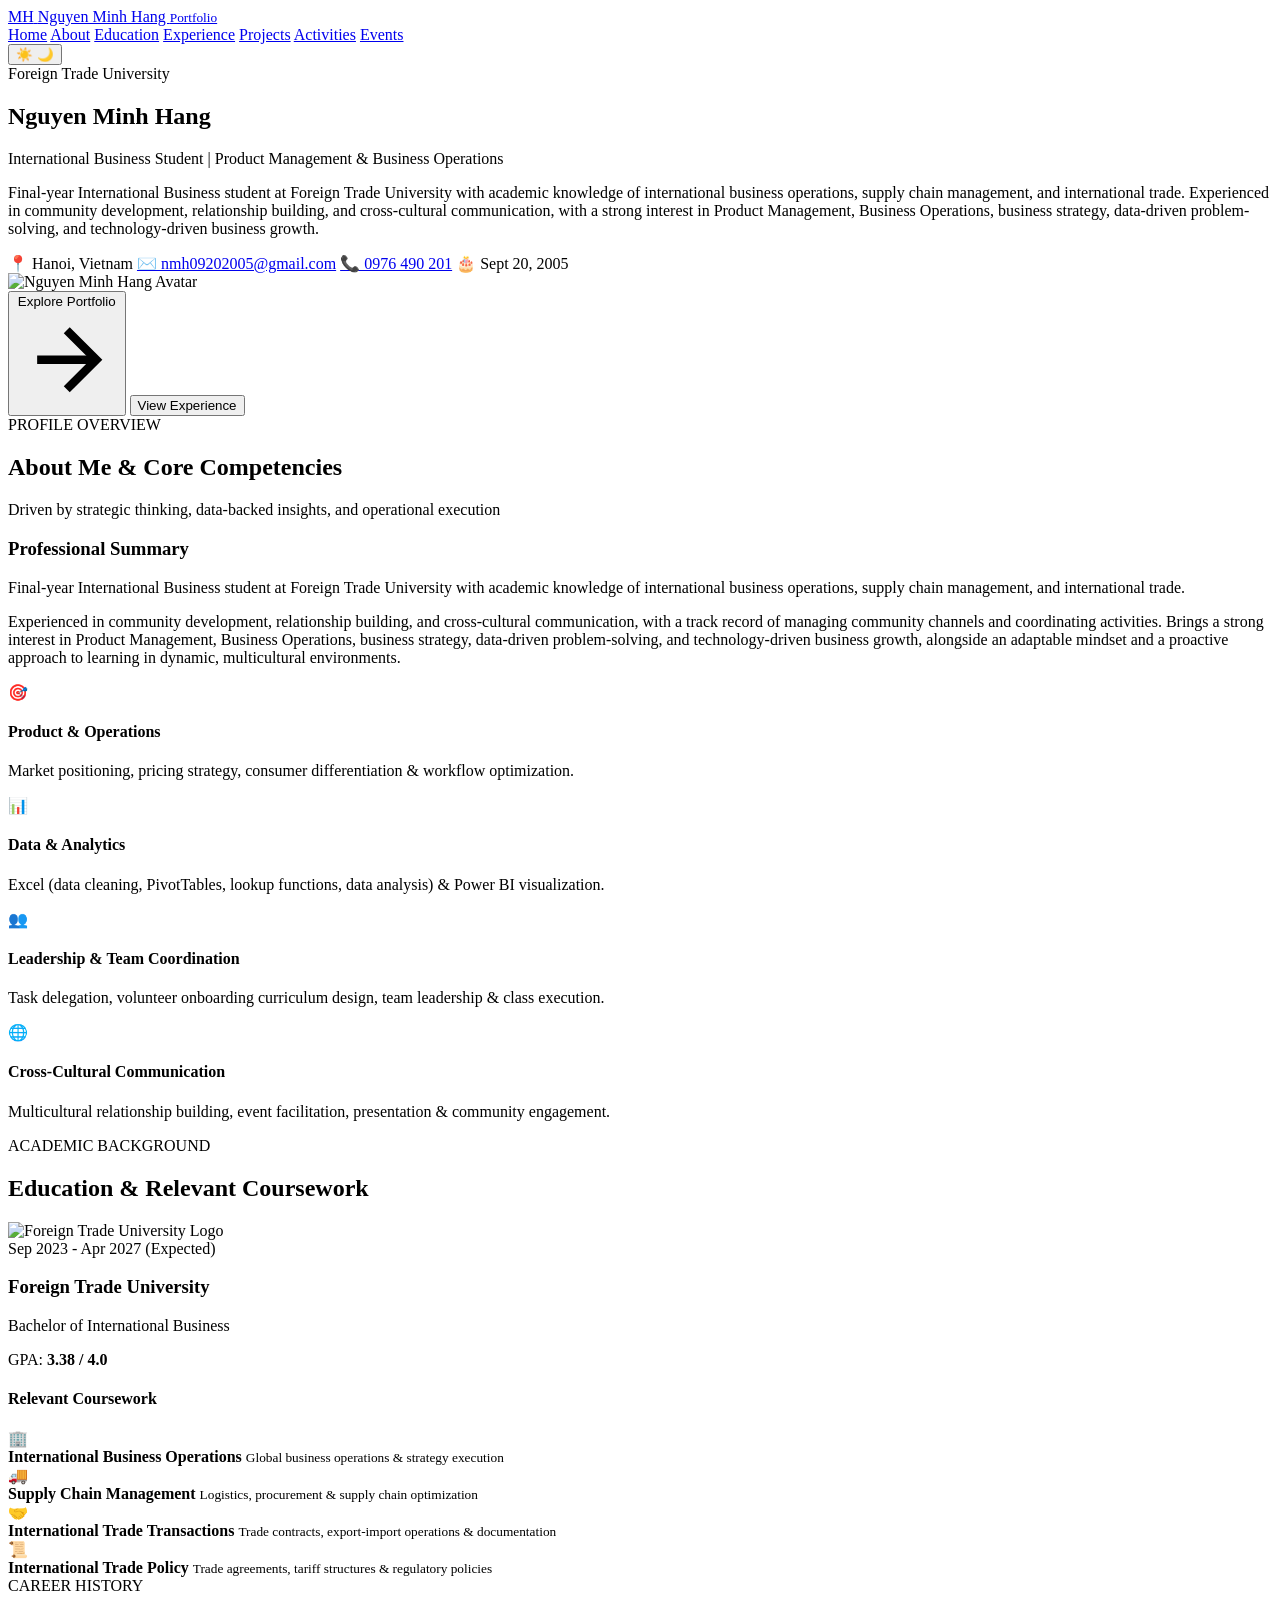
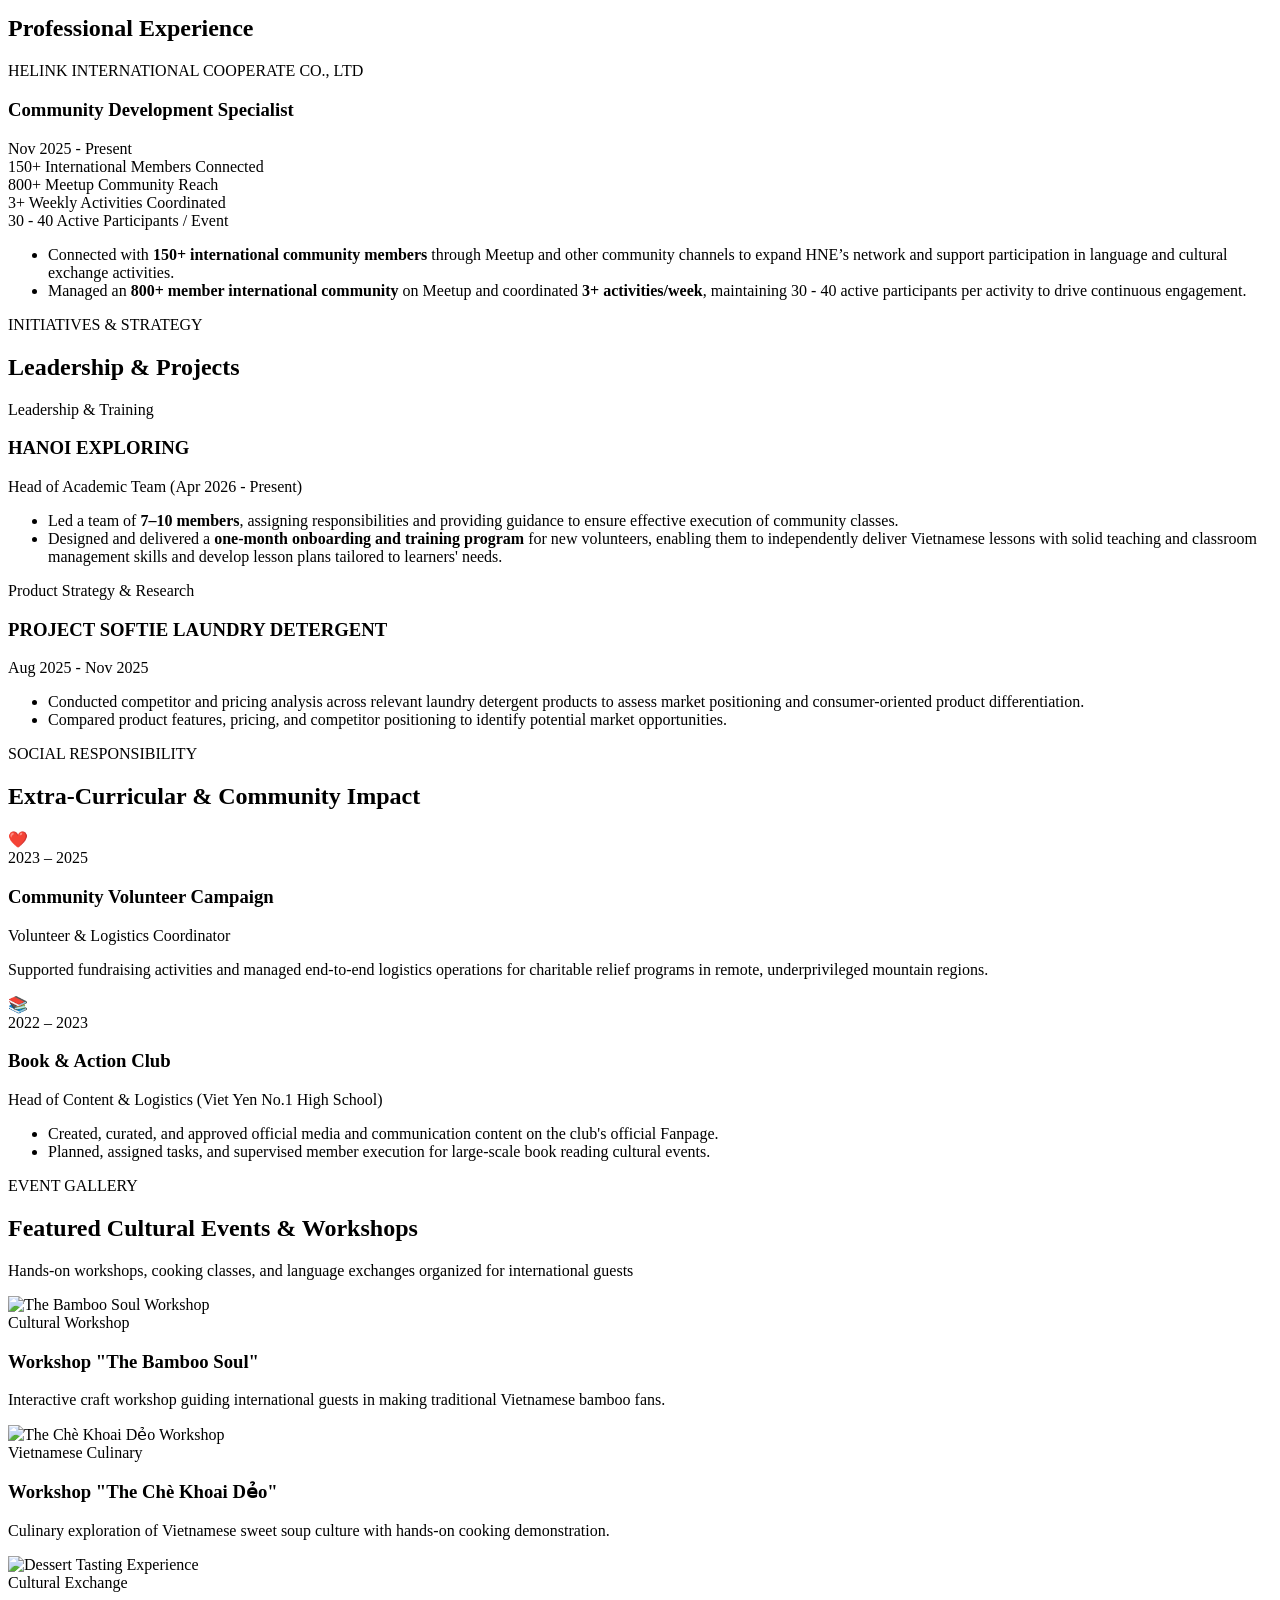
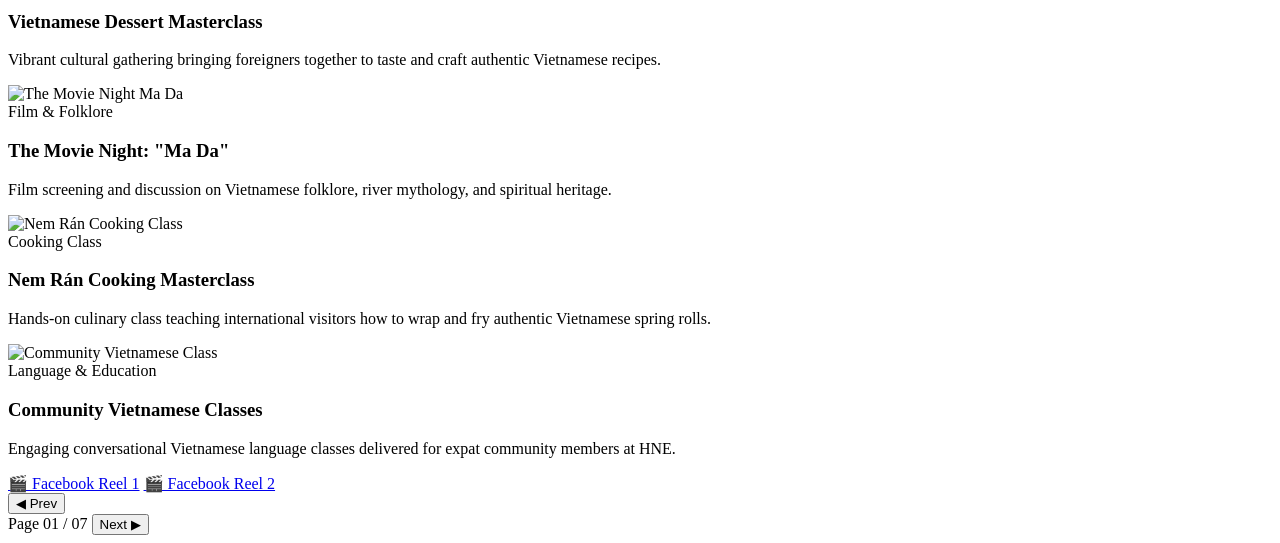
==== index.html @ 2caf92ae "Rename Portfolio.html to index.html" ====
<!DOCTYPE html>
<html lang="en" data-theme="light">
<head>
    <meta charset="UTF-8">
    <meta name="viewport" content="width=device-width, initial-scale=1.0">
    <title>Nguyen Minh Hang | Professional Portfolio - International Business & Product Management</title>
    <meta name="description" content="Professional Portfolio of Nguyen Minh Hang - Final-year International Business student at Foreign Trade University with interest in Product Management and Business Operations.">
    <!-- Google Fonts -->
    <link rel="preconnect" href="https://fonts.googleapis.com">
    <link rel="preconnect" href="https://fonts.gstatic.com" crossorigin>
    <link href="https://fonts.googleapis.com/css2?family=Plus+Jakarta+Sans:ital,wght@0,300;0,400;0,500;0,600;0,700;0,800;1,400&family=Outfit:wght@500;600;700;800&display=swap" rel="stylesheet">
    <!-- Main CSS -->
    <link rel="stylesheet" href="style.css">
</head>
<body>

    <!-- Background Grid & Glow Overlay -->
    <div class="bg-glow-overlay"></div>

    <!-- Header Navigation -->
    <header class="navbar" id="navbar">
        <div class="nav-container">
            <a href="#" class="nav-logo" onclick="goToSlide(0); return false;">
                <span class="logo-badge">MH</span>
                <span class="logo-text">Nguyen Minh Hang <small>Portfolio</small></span>
            </a>
            <nav class="nav-links" id="nav-links">
                <a href="#" class="nav-link active" onclick="goToSlide(0); return false;">Home</a>
                <a href="#" class="nav-link" onclick="goToSlide(1); return false;">About</a>
                <a href="#" class="nav-link" onclick="goToSlide(2); return false;">Education</a>
                <a href="#" class="nav-link" onclick="goToSlide(3); return false;">Experience</a>
                <a href="#" class="nav-link" onclick="goToSlide(4); return false;">Projects</a>
                <a href="#" class="nav-link" onclick="goToSlide(5); return false;">Activities</a>
                <a href="#" class="nav-link" onclick="goToSlide(6); return false;">Events</a>
            </nav>
            <div class="nav-actions">
                <button id="theme-toggle" class="icon-btn" aria-label="Toggle Theme">
                    <span class="sun-icon">☀️</span>
                    <span class="moon-icon">🌙</span>
                </button>
            </div>
        </div>
    </header>

    <!-- MAIN FULLPAGE SLIDER WRAPPER -->
    <main class="slider-viewport" id="slider-viewport">
        <div class="slides-wrapper" id="slides-wrapper">

            <!-- SLIDE 1: HERO / EXECUTIVE OVERVIEW -->
            <section class="slide-page active" data-index="0">
                <div class="container slide-container">
                    <div class="hero-grid">
                        <div class="hero-text-content">
                            <div class="badge hero-badge">
                                <span class="badge-dot"></span> Foreign Trade University
                            </div>
                            
                            <h1 class="hero-title">
                                Nguyen Minh Hang
                            </h1>
                            
                            <p class="hero-role-subtitle">
                                International Business Student | Product Management & Business Operations
                            </p>

                            <p class="hero-desc">
                                Final-year International Business student at Foreign Trade University with academic knowledge of international business operations, supply chain management, and international trade. Experienced in community development, relationship building, and cross-cultural communication, with a strong interest in Product Management, Business Operations, business strategy, data-driven problem-solving, and technology-driven business growth.
                            </p>

                            <!-- Quick Contact Pills -->
                            <div class="quick-contact-pills">
                                <span class="contact-pill">📍 Hanoi, Vietnam</span>
                                <a href="mailto:nmh09202005@gmail.com" class="contact-pill pill-link">✉️ nmh09202005@gmail.com</a>
                                <a href="tel:0976490201" class="contact-pill pill-link">📞 0976 490 201</a>
                                <span class="contact-pill">🎂 Sept 20, 2005</span>
                            </div>
                        </div>

                        <!-- Profile Avatar Card with 2 CTA Buttons below Avatar -->
                        <div class="hero-avatar-wrapper">
                            <div class="glass-card profile-card">
                                <div class="avatar-ring">
                                    <img id="user-avatar-img" src="./Avatar.jpg" alt="Nguyen Minh Hang Avatar" class="avatar-img">
                                </div>
                                <div class="avatar-cta-group">
                                    <button class="btn btn-primary" onclick="nextSlide()">
                                        <span>Explore Portfolio</span>
                                        <svg viewBox="0 0 24 24" fill="none" stroke="currentColor" stroke-width="2"><line x1="5" y1="12" x2="19" y2="12"></line><polyline points="12 5 19 12 12 19"></polyline></svg>
                                    </button>
                                    <button class="btn btn-secondary" onclick="goToSlide(3)">
                                        <span>View Experience</span>
                                    </button>
                                </div>
                            </div>
                        </div>
                    </div>
                </div>
            </section>

            <!-- SLIDE 2: ABOUT ME & CORE COMPETENCIES -->
            <section class="slide-page" data-index="1">
                <div class="container slide-container">
                    <div class="section-header center">
                        <span class="section-kicker">PROFILE OVERVIEW</span>
                        <h2 class="section-heading">About Me & Core Competencies</h2>
                        <p class="section-subtitle">Driven by strategic thinking, data-backed insights, and operational execution</p>
                    </div>

                    <div class="about-grid">
                        <div class="glass-card about-statement-card">
                            <h3 class="card-heading-md">Professional Summary</h3>
                            <p class="statement-body">
                                Final-year International Business student at Foreign Trade University with academic knowledge of international business operations, supply chain management, and international trade. 
                            </p>
                            <p class="statement-body">
                                Experienced in community development, relationship building, and cross-cultural communication, with a track record of managing community channels and coordinating activities. Brings a strong interest in Product Management, Business Operations, business strategy, data-driven problem-solving, and technology-driven business growth, alongside an adaptable mindset and a proactive approach to learning in dynamic, multicultural environments.
                            </p>
                        </div>

                        <div class="skills-competency-grid">
                            <div class="glass-card skill-card">
                                <div class="skill-icon">🎯</div>
                                <h4>Product & Operations</h4>
                                <p>Market positioning, pricing strategy, consumer differentiation & workflow optimization.</p>
                            </div>

                            <div class="glass-card skill-card">
                                <div class="skill-icon">📊</div>
                                <h4>Data & Analytics</h4>
                                <p>Excel (data cleaning, PivotTables, lookup functions, data analysis) & Power BI visualization.</p>
                            </div>

                            <div class="glass-card skill-card">
                                <div class="skill-icon">👥</div>
                                <h4>Leadership & Team Coordination</h4>
                                <p>Task delegation, volunteer onboarding curriculum design, team leadership & class execution.</p>
                            </div>

                            <div class="glass-card skill-card">
                                <div class="skill-icon">🌐</div>
                                <h4>Cross-Cultural Communication</h4>
                                <p>Multicultural relationship building, event facilitation, presentation & community engagement.</p>
                            </div>
                        </div>
                    </div>
                </div>
            </section>

            <!-- SLIDE 3: EDUCATION & RELEVANT COURSEWORK -->
            <section class="slide-page" data-index="2">
                <div class="container slide-container">
                    <div class="section-header center">
                        <span class="section-kicker">ACADEMIC BACKGROUND</span>
                        <h2 class="section-heading">Education & Relevant Coursework</h2>
                    </div>

                    <div class="education-featured-box">
                        <div class="glass-card edu-main-card">
                            <div class="edu-card-header">
                                <!-- LOCAL FTU LOGO FROM FOLDER -->
                                <div class="edu-logo-badge ftu-logo-container" title="Foreign Trade University">
                                    <img src="./logo ftu.jpg" alt="Foreign Trade University Logo" class="ftu-logo-img">
                                </div>
                                <div>
                                    <span class="edu-period">Sep 2023 - Apr 2027 (Expected)</span>
                                    <h3 class="edu-university">Foreign Trade University</h3>
                                    <p class="edu-degree-title">Bachelor of International Business</p>
                                </div>
                                <div class="gpa-pill-lg">
                                    <span>GPA: <strong>3.38 / 4.0</strong></span>
                                </div>
                            </div>

                            <div class="coursework-divider"></div>

                            <h4 class="coursework-heading">Relevant Coursework</h4>
                            <div class="coursework-tags-grid">
                                <div class="course-chip">
                                    <span class="chip-icon">🏢</span>
                                    <div>
                                        <strong>International Business Operations</strong>
                                        <small>Global business operations & strategy execution</small>
                                    </div>
                                </div>
                                <div class="course-chip">
                                    <span class="chip-icon">🚚</span>
                                    <div>
                                        <strong>Supply Chain Management</strong>
                                        <small>Logistics, procurement & supply chain optimization</small>
                                    </div>
                                </div>
                                <div class="course-chip">
                                    <span class="chip-icon">🤝</span>
                                    <div>
                                        <strong>International Trade Transactions</strong>
                                        <small>Trade contracts, export-import operations & documentation</small>
                                    </div>
                                </div>
                                <div class="course-chip">
                                    <span class="chip-icon">📜</span>
                                    <div>
                                        <strong>International Trade Policy</strong>
                                        <small>Trade agreements, tariff structures & regulatory policies</small>
                                    </div>
                                </div>
                            </div>
                        </div>
                    </div>
                </div>
            </section>

            <!-- SLIDE 4: PROFESSIONAL EXPERIENCE -->
            <section class="slide-page" data-index="3">
                <div class="container slide-container">
                    <div class="section-header center">
                        <span class="section-kicker">CAREER HISTORY</span>
                        <h2 class="section-heading">Professional Experience</h2>
                    </div>

                    <div class="experience-full-wrapper">
                        <div class="glass-card exp-card-featured">
                            <div class="exp-card-header">
                                <div>
                                    <span class="exp-company">HELINK INTERNATIONAL COOPERATE CO., LTD</span>
                                    <h3 class="exp-role">Community Development Specialist</h3>
                                </div>
                                <span class="exp-date-badge">Nov 2025 - Present</span>
                            </div>

                            <div class="exp-impact-metrics">
                                <div class="metric-box">
                                    <span class="metric-number">150+</span>
                                    <span class="metric-label">International Members Connected</span>
                                </div>
                                <div class="metric-box">
                                    <span class="metric-number">800+</span>
                                    <span class="metric-label">Meetup Community Reach</span>
                                </div>
                                <div class="metric-box">
                                    <span class="metric-number">3+</span>
                                    <span class="metric-label">Weekly Activities Coordinated</span>
                                </div>
                                <div class="metric-box">
                                    <span class="metric-number">30 - 40</span>
                                    <span class="metric-label">Active Participants / Event</span>
                                </div>
                            </div>

                            <ul class="exp-bullet-list">
                                <li>Connected with <strong>150+ international community members</strong> through Meetup and other community channels to expand HNE’s network and support participation in language and cultural exchange activities.</li>
                                <li>Managed an <strong>800+ member international community</strong> on Meetup and coordinated <strong>3+ activities/week</strong>, maintaining 30 - 40 active participants per activity to drive continuous engagement.</li>
                            </ul>
                        </div>
                    </div>
                </div>
            </section>

            <!-- SLIDE 5: LEADERSHIP & STRATEGIC PROJECTS -->
            <section class="slide-page" data-index="4">
                <div class="container slide-container">
                    <div class="section-header center">
                        <span class="section-kicker">INITIATIVES & STRATEGY</span>
                        <h2 class="section-heading">Leadership & Projects</h2>
                    </div>

                    <div class="projects-two-column">
                        <!-- Project 1 -->
                        <div class="glass-card proj-card">
                            <div class="proj-badge">Leadership & Training</div>
                            <h3 class="proj-title">HANOI EXPLORING</h3>
                            <p class="proj-subtitle">Head of Academic Team (Apr 2026 - Present)</p>
                            <ul class="proj-list">
                                <li>Led a team of <strong>7–10 members</strong>, assigning responsibilities and providing guidance to ensure effective execution of community classes.</li>
                                <li>Designed and delivered a <strong>one-month onboarding and training program</strong> for new volunteers, enabling them to independently deliver Vietnamese lessons with solid teaching and classroom management skills and develop lesson plans tailored to learners' needs.</li>
                            </ul>
                        </div>

                        <!-- Project 2 -->
                        <div class="glass-card proj-card">
                            <div class="proj-badge badge-alt">Product Strategy & Research</div>
                            <h3 class="proj-title">PROJECT SOFTIE LAUNDRY DETERGENT</h3>
                            <p class="proj-subtitle">Aug 2025 - Nov 2025</p>
                            <ul class="proj-list">
                                <li>Conducted competitor and pricing analysis across relevant laundry detergent products to assess market positioning and consumer-oriented product differentiation.</li>
                                <li>Compared product features, pricing, and competitor positioning to identify potential market opportunities.</li>
                            </ul>
                        </div>
                    </div>
                </div>
            </section>

            <!-- SLIDE 6: COMMUNITY IMPACT & EXTRA-CURRICULAR -->
            <section class="slide-page" data-index="5">
                <div class="container slide-container">
                    <div class="section-header center">
                        <span class="section-kicker">SOCIAL RESPONSIBILITY</span>
                        <h2 class="section-title-lg">Extra-Curricular & Community Impact</h2>
                    </div>

                    <div class="activities-flex-grid">
                        <div class="glass-card act-glass-box">
                            <div class="act-icon-header">❤️</div>
                            <span class="act-year">2023 – 2025</span>
                            <h3 class="act-org-name">Community Volunteer Campaign</h3>
                            <p class="act-org-role">Volunteer & Logistics Coordinator</p>
                            <p class="act-org-desc">
                                Supported fundraising activities and managed end-to-end logistics operations for charitable relief programs in remote, underprivileged mountain regions.
                            </p>
                        </div>

                        <div class="glass-card act-glass-box">
                            <div class="act-icon-header">📚</div>
                            <span class="act-year">2022 – 2023</span>
                            <h3 class="act-org-name">Book & Action Club</h3>
                            <p class="act-org-role">Head of Content & Logistics (Viet Yen No.1 High School)</p>
                            <ul class="act-org-bullets">
                                <li>Created, curated, and approved official media and communication content on the club's official Fanpage.</li>
                                <li>Planned, assigned tasks, and supervised member execution for large-scale book reading cultural events.</li>
                            </ul>
                        </div>
                    </div>
                </div>
            </section>

            <!-- SLIDE 7: FEATURED CULTURAL EVENTS & WORKSHOPS GALLERY -->
            <section class="slide-page" data-index="6">
                <div class="container slide-container">
                    <div class="section-header center">
                        <span class="section-kicker">EVENT GALLERY</span>
                        <h2 class="section-heading">Featured Cultural Events & Workshops</h2>
                        <p class="section-subtitle">Hands-on workshops, cooking classes, and language exchanges organized for international guests</p>
                    </div>

                    <div class="gallery-grid">

                        <!-- Event 1: Bamboo Soul -->
                        <div class="glass-card gallery-item-card">
                            <div class="gallery-img-container">
                                <img src="./WS Làm quạt nan.jpg" alt="The Bamboo Soul Workshop" class="gallery-img">
                            </div>
                            <div class="gallery-card-content">
                                <span class="gallery-tag">Cultural Workshop</span>
                                <h3 class="gallery-card-title">Workshop "The Bamboo Soul"</h3>
                                <p class="gallery-card-desc">Interactive craft workshop guiding international guests in making traditional Vietnamese bamboo fans.</p>
                            </div>
                        </div>

                        <!-- Event 2: Chè Khoai Dẻo 1 -->
                        <div class="glass-card gallery-item-card">
                            <div class="gallery-img-container">
                                <img src="./WS Chè Khoai Dẻo.jpg" alt="The Chè Khoai Dẻo Workshop" class="gallery-img">
                            </div>
                            <div class="gallery-card-content">
                                <span class="gallery-tag">Vietnamese Culinary</span>
                                <h3 class="gallery-card-title">Workshop "The Chè Khoai Dẻo"</h3>
                                <p class="gallery-card-desc">Culinary exploration of Vietnamese sweet soup culture with hands-on cooking demonstration.</p>
                            </div>
                        </div>

                        <!-- Event 3: Chè Khoai Dẻo 2 -->
                        <div class="glass-card gallery-item-card">
                            <div class="gallery-img-container">
                                <img src="./Workshop Chè Khoai Dẻo.jpg" alt="Dessert Tasting Experience" class="gallery-img">
                            </div>
                            <div class="gallery-card-content">
                                <span class="gallery-tag">Cultural Exchange</span>
                                <h3 class="gallery-card-title">Vietnamese Dessert Masterclass</h3>
                                <p class="gallery-card-desc">Vibrant cultural gathering bringing foreigners together to taste and craft authentic Vietnamese recipes.</p>
                            </div>
                        </div>

                        <!-- Event 4: Movie Night -->
                        <div class="glass-card gallery-item-card">
                            <div class="gallery-img-container">
                                <img src="./Movie night.jpg" alt="The Movie Night Ma Da" class="gallery-img">
                            </div>
                            <div class="gallery-card-content">
                                <span class="gallery-tag">Film & Folklore</span>
                                <h3 class="gallery-card-title">The Movie Night: "Ma Da"</h3>
                                <p class="gallery-card-desc">Film screening and discussion on Vietnamese folklore, river mythology, and spiritual heritage.</p>
                            </div>
                        </div>

                        <!-- Event 5: Nem Rán Cooking Class -->
                        <div class="glass-card gallery-item-card">
                            <div class="gallery-img-container">
                                <img src="./Nem rán Cooking class.png" alt="Nem Rán Cooking Class" class="gallery-img">
                            </div>
                            <div class="gallery-card-content">
                                <span class="gallery-tag">Cooking Class</span>
                                <h3 class="gallery-card-title">Nem Rán Cooking Masterclass</h3>
                                <p class="gallery-card-desc">Hands-on culinary class teaching international visitors how to wrap and fry authentic Vietnamese spring rolls.</p>
                            </div>
                        </div>

                        <!-- Event 6: Vietnamese Class -->
                        <div class="glass-card gallery-item-card">
                            <div class="gallery-img-container">
                                <img src="./Lớp Học Tiếng Việt.png" alt="Community Vietnamese Class" class="gallery-img">
                            </div>
                            <div class="gallery-card-content">
                                <span class="gallery-tag">Language & Education</span>
                                <h3 class="gallery-card-title">Community Vietnamese Classes</h3>
                                <p class="gallery-card-desc">Engaging conversational Vietnamese language classes delivered for expat community members at HNE.</p>
                                <div class="gallery-link-buttons">
                                    <a href="https://www.facebook.com/reel/1944342616205682" target="_blank" rel="noopener" class="reel-link-btn">🎬 Facebook Reel 1</a>
                                    <a href="https://www.facebook.com/reel/1455198216223341" target="_blank" rel="noopener" class="reel-link-btn">🎬 Facebook Reel 2</a>
                                </div>
                            </div>
                        </div>

                    </div>
                </div>
            </section>

        </div>
    </main>

    <!-- FLOATING SLIDE NAVIGATION & PROGRESS BAR -->
    <div class="slider-controls-bar">
        <button class="nav-control-btn" id="prev-slide-btn" onclick="prevSlide()" title="Previous Page (Left Arrow)">
            ◀ Prev
        </button>

        <div class="slide-dots-container" id="slide-dots">
            <!-- Dots generated dynamically in JS -->
        </div>

        <span class="slide-counter-badge" id="slide-counter">
            Page 01 / 07
        </span>

        <button class="nav-control-btn" id="next-slide-btn" onclick="nextSlide()" title="Next Page (Right Arrow)">
            Next ▶
        </button>
    </div>

    <!-- Script -->
    <script src="script.js"></script>
</body>
</html>
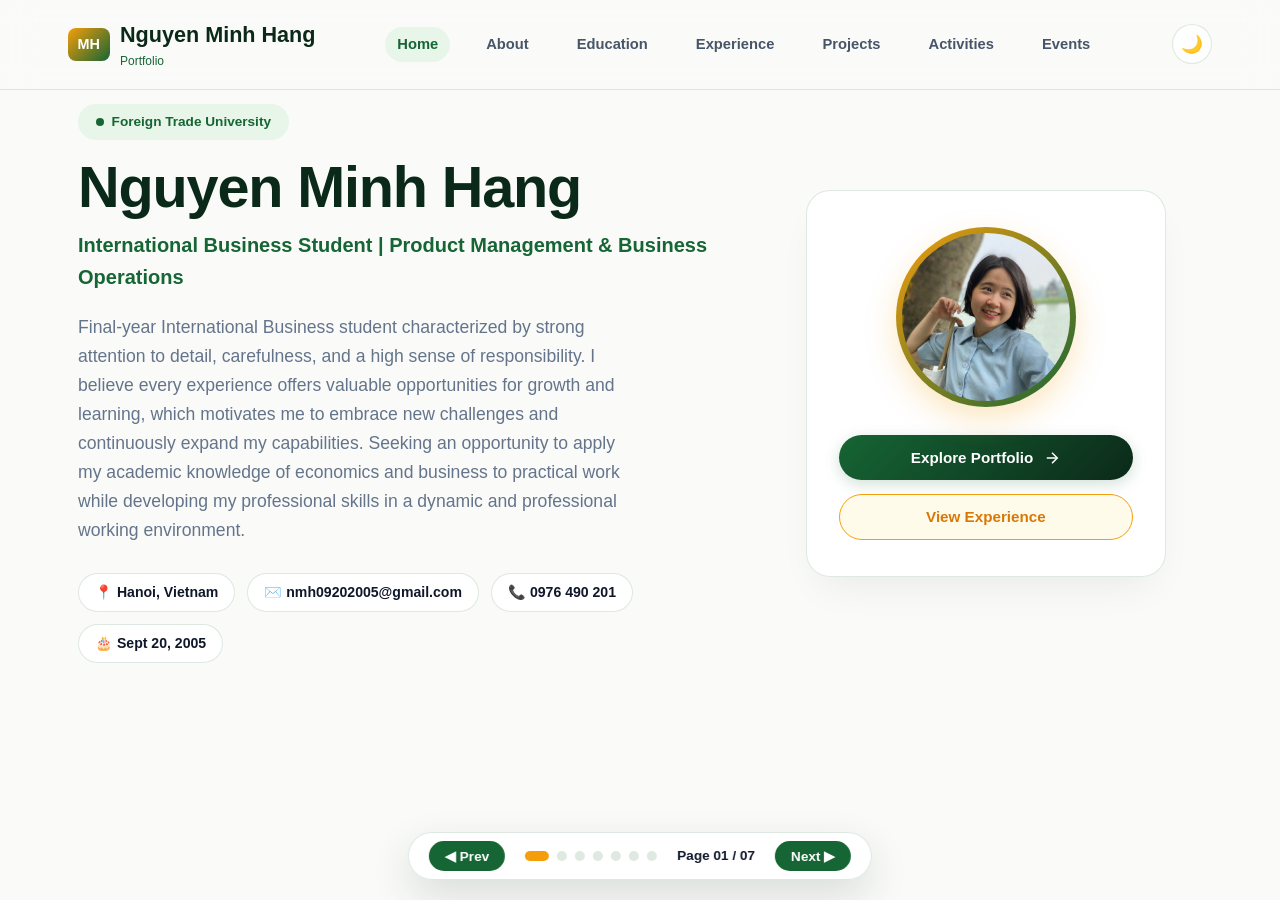
==== commit 6f489911: "Revise personal description in index.html" ====
--- a/index.html
+++ b/index.html
@@ -64,7 +64,7 @@
                             </p>
 
                             <p class="hero-desc">
-                                Final-year International Business student at Foreign Trade University with academic knowledge of international business operations, supply chain management, and international trade. Experienced in community development, relationship building, and cross-cultural communication, with a strong interest in Product Management, Business Operations, business strategy, data-driven problem-solving, and technology-driven business growth.
+                                Final-year International Business student characterized by strong attention to detail, carefulness, and a high sense of responsibility. I believe every experience offers valuable opportunities for growth and learning, which motivates me to embrace new challenges and continuously expand my capabilities. Seeking an opportunity to apply my academic knowledge of economics and business to practical work while developing my professional skills in a dynamic and professional working environment.
                             </p>
 
                             <!-- Quick Contact Pills -->
--- a/style.css
+++ b/style.css
@@ -0,0 +1,1102 @@
+/* ==========================================================================
+   Design System & Global Variables - Emerald & Gold Corporate Palette
+   ========================================================================== */
+:root {
+    --font-heading: 'Outfit', 'Plus Jakarta Sans', sans-serif;
+    --font-body: 'Plus Jakarta Sans', -apple-system, BlinkMacSystemFont, sans-serif;
+
+    /* Theme Palette - Light Mode */
+    --bg-main: #FAFBF9;
+    --bg-card: rgba(255, 255, 255, 0.9);
+    --border-card: rgba(30, 107, 56, 0.15);
+
+    --primary-emerald: #166534;
+    --primary-deep: #0B2919;
+    --emerald-light: #E8F5E9;
+    --emerald-glow: rgba(22, 101, 52, 0.2);
+
+    --sun-gold: #F59E0B;
+    --sun-gold-dark: #D97706;
+    --sun-gold-light: #FFFBEB;
+    --sun-gold-glow: rgba(245, 158, 11, 0.25);
+
+    --text-primary: #0F172A;
+    --text-secondary: #475569;
+    --text-muted: #64748B;
+
+    --shadow-sm: 0 2px 8px rgba(0, 0, 0, 0.04);
+    --shadow-md: 0 8px 24px rgba(11, 41, 25, 0.08);
+    --shadow-lg: 0 16px 40px rgba(11, 41, 25, 0.14);
+
+    --radius-sm: 8px;
+    --radius-md: 16px;
+    --radius-lg: 24px;
+    --radius-full: 9999px;
+
+    --transition-fast: all 0.25s ease;
+    --transition-smooth: transform 0.8s cubic-bezier(0.65, 0, 0.35, 1), opacity 0.8s cubic-bezier(0.65, 0, 0.35, 1);
+}
+
+[data-theme="dark"] {
+    --bg-main: #07120D;
+    --bg-card: rgba(15, 36, 25, 0.85);
+    --border-card: rgba(245, 158, 11, 0.2);
+
+    --text-primary: #F8FAFC;
+    --text-secondary: #CBD5E1;
+    --text-muted: #94A3B8;
+
+    --shadow-sm: 0 2px 8px rgba(0, 0, 0, 0.4);
+    --shadow-md: 0 8px 24px rgba(0, 0, 0, 0.6);
+    --shadow-lg: 0 16px 40px rgba(0, 0, 0, 0.8);
+}
+
+/* ==========================================================================
+   Reset & Base Styles
+   ========================================================================== */
+*, *::before, *::after {
+    box-sizing: border-box;
+    margin: 0;
+    padding: 0;
+}
+
+html, body {
+    width: 100%;
+    height: 100%;
+    overflow: hidden;
+    font-family: var(--font-body);
+    background-color: var(--bg-main);
+    color: var(--text-primary);
+    line-height: 1.6;
+    transition: background-color 0.4s ease, color 0.4s ease;
+}
+
+a {
+    color: inherit;
+    text-decoration: none;
+}
+
+ul {
+    list-style: none;
+}
+
+.hidden-input {
+    display: none !important;
+}
+
+/* Background Ambient Glow Overlay */
+.bg-glow-overlay {
+    position: fixed;
+    top: 0;
+    left: 0;
+    width: 100%;
+    height: 100%;
+    pointer-events: none;
+    z-index: -1;
+    background: radial-gradient(circle at 10% 20%, var(--sun-gold-glow) 0%, transparent 40%),
+                radial-gradient(circle at 90% 80%, var(--emerald-glow) 0%, transparent 45%);
+    opacity: 0.6;
+}
+
+/* Glassmorphism Cards */
+.glass-card {
+    background: var(--bg-card);
+    backdrop-filter: blur(16px);
+    -webkit-backdrop-filter: blur(16px);
+    border: 1px solid var(--border-card);
+    border-radius: var(--radius-md);
+    box-shadow: var(--shadow-md);
+    transition: var(--transition-fast);
+}
+
+.glass-card:hover {
+    box-shadow: var(--shadow-lg);
+    border-color: var(--sun-gold);
+    transform: translateY(-3px);
+}
+
+/* ==========================================================================
+   Header Navbar
+   ========================================================================== */
+.navbar {
+    position: fixed;
+    top: 0;
+    left: 0;
+    width: 100%;
+    z-index: 1000;
+    padding: 1.1rem 0;
+    background: rgba(250, 251, 249, 0.85);
+    backdrop-filter: blur(16px);
+    border-bottom: 1px solid var(--border-card);
+    transition: var(--transition-fast);
+}
+
+[data-theme="dark"] .navbar {
+    background: rgba(7, 18, 13, 0.85);
+}
+
+.nav-container {
+    max-width: 1200px;
+    margin: 0 auto;
+    padding: 0 1.75rem;
+    display: flex;
+    align-items: center;
+    justify-content: space-between;
+}
+
+.nav-logo {
+    display: flex;
+    align-items: center;
+    gap: 0.65rem;
+    font-family: var(--font-heading);
+    font-size: 1.35rem;
+    font-weight: 700;
+    color: var(--primary-deep);
+}
+
+[data-theme="dark"] .nav-logo {
+    color: var(--sun-gold);
+}
+
+.logo-badge {
+    background: linear-gradient(135deg, var(--sun-gold) 0%, var(--primary-emerald) 100%);
+    color: white;
+    font-weight: 800;
+    font-size: 0.9rem;
+    padding: 0.3rem 0.6rem;
+    border-radius: var(--radius-sm);
+}
+
+.logo-text small {
+    display: block;
+    font-size: 0.75rem;
+    font-family: var(--font-body);
+    font-weight: 500;
+    color: var(--primary-emerald);
+}
+
+.nav-links {
+    display: flex;
+    align-items: center;
+    gap: 1.5rem;
+}
+
+.nav-link {
+    font-weight: 600;
+    font-size: 0.92rem;
+    color: var(--text-secondary);
+    transition: var(--transition-fast);
+    padding: 0.35rem 0.75rem;
+    border-radius: var(--radius-full);
+}
+
+.nav-link:hover,
+.nav-link.active {
+    color: var(--primary-emerald);
+    background: var(--emerald-light);
+}
+
+[data-theme="dark"] .nav-link:hover,
+[data-theme="dark"] .nav-link.active {
+    color: var(--sun-gold);
+    background: rgba(245, 158, 11, 0.15);
+}
+
+.nav-actions {
+    display: flex;
+    align-items: center;
+    gap: 0.75rem;
+}
+
+.icon-btn {
+    background: var(--bg-card);
+    border: 1px solid var(--border-card);
+    width: 40px;
+    height: 40px;
+    border-radius: 50%;
+    display: flex;
+    align-items: center;
+    justify-content: center;
+    cursor: pointer;
+    font-size: 1.1rem;
+    transition: var(--transition-fast);
+}
+
+.icon-btn:hover {
+    transform: scale(1.08);
+    border-color: var(--sun-gold);
+}
+
+[data-theme="light"] .moon-icon { display: block; }
+[data-theme="light"] .sun-icon { display: none; }
+[data-theme="dark"] .moon-icon { display: none; }
+[data-theme="dark"] .sun-icon { display: block; }
+
+/* ==========================================================================
+   FULLPAGE SLIDER VIEWPORT SYSTEM
+   ========================================================================== */
+.slider-viewport {
+    width: 100vw;
+    height: 100vh;
+    position: relative;
+    overflow: hidden;
+}
+
+.slides-wrapper {
+    display: flex;
+    width: 700vw; /* 7 Slides Total */
+    height: 100vh;
+    transition: var(--transition-smooth);
+    will-change: transform;
+}
+
+.slide-page {
+    width: 100vw;
+    height: 100vh;
+    flex-shrink: 0;
+    box-sizing: border-box;
+    padding: 5.5rem 0 6rem 0;
+    overflow-y: auto;
+    display: flex;
+    justify-content: center;
+    align-items: flex-start;
+    position: relative;
+    scroll-behavior: smooth;
+}
+
+.slide-container {
+    max-width: 1180px;
+    margin: 0 auto;
+    padding: 1rem 1.75rem 2.5rem 1.75rem;
+    width: 100%;
+}
+
+.slide-page .slide-container > * {
+    opacity: 0;
+    transform: translateY(25px);
+    transition: opacity 0.7s ease 0.2s, transform 0.7s ease 0.2s;
+}
+
+.slide-page.active .slide-container > * {
+    opacity: 1;
+    transform: translateY(0);
+}
+
+/* ==========================================================================
+   Section Headers
+   ========================================================================== */
+.section-header {
+    margin-bottom: 2.5rem;
+}
+
+.section-header.center {
+    text-align: center;
+}
+
+.section-kicker {
+    font-size: 0.8rem;
+    font-weight: 800;
+    letter-spacing: 0.14em;
+    text-transform: uppercase;
+    color: var(--sun-gold-dark);
+    display: block;
+    margin-bottom: 0.4rem;
+}
+
+.section-heading {
+    font-family: var(--font-heading);
+    font-size: 2.3rem;
+    font-weight: 700;
+    color: var(--primary-deep);
+}
+
+[data-theme="dark"] .section-heading {
+    color: var(--sun-gold);
+}
+
+.section-title-lg {
+    font-family: var(--font-heading);
+    font-size: 2.2rem;
+    font-weight: 700;
+    color: var(--primary-deep);
+}
+
+[data-theme="dark"] .section-title-lg {
+    color: var(--sun-gold);
+}
+
+.section-subtitle {
+    color: var(--text-muted);
+    font-size: 1.05rem;
+    margin-top: 0.4rem;
+}
+
+/* ==========================================================================
+   Buttons & Badges
+   ========================================================================== */
+.badge {
+    display: inline-flex;
+    align-items: center;
+    gap: 0.5rem;
+    padding: 0.45rem 1.1rem;
+    border-radius: var(--radius-full);
+    font-size: 0.85rem;
+    font-weight: 700;
+    background: var(--emerald-light);
+    color: var(--primary-emerald);
+}
+
+.badge-dot {
+    width: 8px;
+    height: 8px;
+    border-radius: 50%;
+    background-color: var(--primary-emerald);
+    animation: pulse 2s infinite;
+}
+
+@keyframes pulse {
+    0% { transform: scale(0.95); box-shadow: 0 0 0 0 rgba(22, 101, 52, 0.7); }
+    70% { transform: scale(1); box-shadow: 0 0 0 8px rgba(22, 101, 52, 0); }
+    100% { transform: scale(0.95); box-shadow: 0 0 0 0 rgba(22, 101, 52, 0); }
+}
+
+.btn {
+    display: inline-flex;
+    align-items: center;
+    justify-content: center;
+    gap: 0.6rem;
+    padding: 0.85rem 1.85rem;
+    border-radius: var(--radius-full);
+    font-weight: 700;
+    font-size: 0.95rem;
+    cursor: pointer;
+    transition: var(--transition-fast);
+    border: none;
+    text-decoration: none;
+}
+
+.btn svg {
+    width: 18px;
+    height: 18px;
+}
+
+.btn-primary {
+    background: linear-gradient(135deg, var(--primary-emerald) 0%, var(--primary-deep) 100%);
+    color: #ffffff;
+    box-shadow: 0 4px 15px var(--emerald-glow);
+}
+
+.btn-primary:hover {
+    background: linear-gradient(135deg, var(--sun-gold-dark) 0%, var(--sun-gold) 100%);
+    box-shadow: 0 6px 20px var(--sun-gold-glow);
+    transform: translateY(-2px);
+}
+
+.btn-secondary {
+    background: var(--sun-gold-light);
+    color: var(--sun-gold-dark);
+    border: 1.5px solid var(--sun-gold);
+}
+
+.btn-secondary:hover {
+    background: var(--sun-gold);
+    color: #ffffff;
+}
+
+/* ==========================================================================
+   SLIDE 1: HERO SECTION & AVATAR CARD WITH CTA BUTTONS
+   ========================================================================== */
+.hero-grid {
+    display: grid;
+    grid-template-columns: 1.25fr 0.85fr;
+    gap: 3.5rem;
+    align-items: center;
+}
+
+.hero-badge {
+    margin-bottom: 1rem;
+}
+
+.hero-title {
+    font-family: var(--font-heading);
+    font-size: 3.6rem;
+    font-weight: 800;
+    line-height: 1.1;
+    color: var(--primary-deep);
+    margin-bottom: 0.6rem;
+    letter-spacing: -0.02em;
+}
+
+[data-theme="dark"] .hero-title {
+    color: var(--sun-gold);
+}
+
+.hero-role-subtitle {
+    font-size: 1.25rem;
+    font-weight: 700;
+    color: var(--primary-emerald);
+    margin-bottom: 1.25rem;
+}
+
+.hero-desc {
+    font-size: 1.1rem;
+    color: var(--text-muted);
+    margin-bottom: 1.75rem;
+    max-width: 560px;
+    line-height: 1.65;
+}
+
+.quick-contact-pills {
+    display: flex;
+    flex-wrap: wrap;
+    gap: 0.75rem;
+}
+
+.contact-pill {
+    font-size: 0.88rem;
+    font-weight: 600;
+    background: var(--bg-card);
+    border: 1px solid var(--border-card);
+    padding: 0.45rem 1rem;
+    border-radius: var(--radius-full);
+    display: inline-flex;
+    align-items: center;
+    gap: 0.4rem;
+}
+
+.pill-link {
+    transition: var(--transition-fast);
+}
+
+.pill-link:hover {
+    border-color: var(--sun-gold);
+    color: var(--sun-gold-dark);
+    background: var(--sun-gold-light);
+}
+
+.hero-avatar-wrapper {
+    display: flex;
+    justify-content: center;
+}
+
+.profile-card {
+    padding: 2.25rem 2rem;
+    text-align: center;
+    width: 100%;
+    max-width: 360px;
+    display: flex;
+    flex-direction: column;
+    align-items: center;
+    background: var(--bg-card);
+    border: 1px solid var(--border-card);
+    border-radius: 24px;
+    box-shadow: 0 20px 40px -15px rgba(0, 0, 0, 0.08);
+    transition: var(--transition-normal);
+}
+
+.profile-card:hover {
+    transform: translateY(-4px);
+    box-shadow: 0 25px 50px -12px rgba(22, 101, 52, 0.18);
+}
+
+.avatar-ring {
+    position: relative;
+    width: 180px;
+    height: 180px;
+    margin: 0 auto 1.75rem auto;
+    border-radius: 50%;
+    padding: 6px;
+    background: linear-gradient(135deg, var(--sun-gold) 0%, var(--primary-emerald) 100%);
+    box-shadow: 0 12px 30px var(--sun-gold-glow);
+    transition: var(--transition-fast);
+}
+
+.avatar-ring:hover {
+    transform: scale(1.02);
+}
+
+.avatar-img {
+    width: 100%;
+    height: 100%;
+    border-radius: 50%;
+    object-fit: cover;
+}
+
+.avatar-cta-group {
+    display: flex;
+    flex-direction: column;
+    gap: 0.85rem;
+    width: 100%;
+}
+
+.avatar-cta-group .btn {
+    width: 100%;
+    justify-content: center;
+    font-size: 0.95rem;
+    padding: 0.85rem 1.5rem;
+}
+
+/* ==========================================================================
+   SLIDE 2: ABOUT & COMPETENCIES
+   ========================================================================== */
+.about-grid {
+    display: grid;
+    grid-template-columns: 1fr 1fr;
+    gap: 2rem;
+}
+
+.about-statement-card {
+    padding: 2.5rem;
+    display: flex;
+    flex-direction: column;
+    gap: 1.25rem;
+}
+
+.card-heading-md {
+    font-family: var(--font-heading);
+    font-size: 1.5rem;
+    font-weight: 700;
+    color: var(--primary-deep);
+}
+
+[data-theme="dark"] .card-heading-md {
+    color: var(--sun-gold);
+}
+
+.statement-body {
+    font-size: 1.05rem;
+    color: var(--text-muted);
+    line-height: 1.7;
+}
+
+.skills-competency-grid {
+    display: grid;
+    grid-template-columns: 1fr 1fr;
+    gap: 1.25rem;
+}
+
+.skill-card {
+    padding: 1.5rem;
+    display: flex;
+    flex-direction: column;
+    gap: 0.5rem;
+}
+
+.skill-icon {
+    font-size: 1.8rem;
+}
+
+.skill-card h4 {
+    font-family: var(--font-heading);
+    font-size: 1.1rem;
+    font-weight: 700;
+}
+
+.skill-card p {
+    font-size: 0.88rem;
+    color: var(--text-muted);
+}
+
+/* ==========================================================================
+   SLIDE 3: EDUCATION & FTU LOGO
+   ========================================================================== */
+.education-featured-box {
+    max-width: 920px;
+    margin: 0 auto;
+}
+
+.edu-main-card {
+    padding: 2.75rem;
+}
+
+.edu-card-header {
+    display: flex;
+    align-items: center;
+    gap: 1.5rem;
+}
+
+.ftu-logo-container {
+    width: 68px;
+    height: 68px;
+    border-radius: var(--radius-md);
+    background: #ffffff;
+    padding: 6px;
+    display: flex;
+    align-items: center;
+    justify-content: center;
+    box-shadow: var(--shadow-sm);
+    border: 1px solid var(--border-card);
+    flex-shrink: 0;
+}
+
+.ftu-logo-img {
+    width: 100%;
+    height: 100%;
+    object-fit: contain;
+}
+
+.edu-period {
+    font-size: 0.85rem;
+    font-weight: 700;
+    color: var(--sun-gold-dark);
+    text-transform: uppercase;
+}
+
+.edu-university {
+    font-family: var(--font-heading);
+    font-size: 1.6rem;
+    font-weight: 700;
+    margin: 0.15rem 0;
+}
+
+.edu-degree-title {
+    font-size: 1.05rem;
+    color: var(--text-muted);
+}
+
+.gpa-pill-lg {
+    margin-left: auto;
+    padding: 0.6rem 1.4rem;
+    background: var(--sun-gold-light);
+    color: var(--sun-gold-dark);
+    border: 1.5px solid var(--sun-gold);
+    border-radius: var(--radius-full);
+    font-size: 1rem;
+}
+
+.coursework-divider {
+    height: 1px;
+    background: var(--border-card);
+    margin: 2rem 0;
+}
+
+.coursework-heading {
+    font-family: var(--font-heading);
+    font-size: 1.2rem;
+    font-weight: 700;
+    margin-bottom: 1.25rem;
+}
+
+.coursework-tags-grid {
+    display: grid;
+    grid-template-columns: 1fr 1fr;
+    gap: 1.25rem;
+}
+
+.course-chip {
+    padding: 1rem 1.25rem;
+    background: var(--bg-main);
+    border: 1px solid var(--border-card);
+    border-radius: var(--radius-sm);
+    display: flex;
+    align-items: flex-start;
+    gap: 0.85rem;
+}
+
+.chip-icon {
+    font-size: 1.4rem;
+}
+
+.course-chip strong {
+    display: block;
+    font-size: 0.96rem;
+    color: var(--text-primary);
+}
+
+.course-chip small {
+    font-size: 0.82rem;
+    color: var(--text-muted);
+}
+
+/* ==========================================================================
+   SLIDE 4: PROFESSIONAL EXPERIENCE
+   ========================================================================== */
+.experience-full-wrapper {
+    max-width: 960px;
+    margin: 0 auto;
+}
+
+.exp-card-featured {
+    padding: 2.75rem;
+}
+
+.exp-card-header {
+    display: flex;
+    justify-content: space-between;
+    align-items: flex-start;
+    margin-bottom: 2rem;
+}
+
+.exp-company {
+    font-size: 0.85rem;
+    font-weight: 800;
+    letter-spacing: 0.08em;
+    color: var(--sun-gold-dark);
+}
+
+.exp-role {
+    font-family: var(--font-heading);
+    font-size: 1.6rem;
+    font-weight: 700;
+    margin-top: 0.2rem;
+}
+
+.exp-date-badge {
+    padding: 0.4rem 1rem;
+    background: var(--emerald-light);
+    color: var(--primary-emerald);
+    border-radius: var(--radius-full);
+    font-size: 0.88rem;
+    font-weight: 700;
+}
+
+.exp-impact-metrics {
+    display: grid;
+    grid-template-columns: repeat(4, 1fr);
+    gap: 1.25rem;
+    margin-bottom: 2rem;
+}
+
+.metric-box {
+    padding: 1.25rem;
+    background: var(--bg-main);
+    border: 1px solid var(--border-card);
+    border-radius: var(--radius-sm);
+    text-align: center;
+}
+
+.metric-number {
+    font-family: var(--font-heading);
+    font-size: 1.8rem;
+    font-weight: 800;
+    color: var(--primary-emerald);
+    display: block;
+}
+
+.metric-label {
+    font-size: 0.78rem;
+    color: var(--text-muted);
+    font-weight: 600;
+}
+
+.exp-bullet-list {
+    display: flex;
+    flex-direction: column;
+    gap: 1rem;
+}
+
+.exp-bullet-list li {
+    font-size: 1.05rem;
+    color: var(--text-muted);
+    position: relative;
+    padding-left: 1.5rem;
+}
+
+.exp-bullet-list li::before {
+    content: '➔';
+    color: var(--sun-gold);
+    position: absolute;
+    left: 0;
+}
+
+/* ==========================================================================
+   SLIDE 5: LEADERSHIP & PROJECTS
+   ========================================================================== */
+.projects-two-column {
+    display: grid;
+    grid-template-columns: 1fr 1fr;
+    gap: 2rem;
+}
+
+.proj-card {
+    padding: 2.25rem;
+    display: flex;
+    flex-direction: column;
+}
+
+.proj-badge {
+    align-self: flex-start;
+    padding: 0.3rem 0.8rem;
+    background: var(--emerald-light);
+    color: var(--primary-emerald);
+    border-radius: var(--radius-full);
+    font-size: 0.78rem;
+    font-weight: 700;
+    text-transform: uppercase;
+    margin-bottom: 1rem;
+}
+
+.proj-badge.badge-alt {
+    background: var(--sun-gold-light);
+    color: var(--sun-gold-dark);
+}
+
+.proj-title {
+    font-family: var(--font-heading);
+    font-size: 1.35rem;
+    font-weight: 700;
+}
+
+.proj-subtitle {
+    font-size: 0.9rem;
+    color: var(--primary-emerald);
+    font-weight: 600;
+    margin-bottom: 1.25rem;
+}
+
+.proj-list {
+    display: flex;
+    flex-direction: column;
+    gap: 0.85rem;
+    flex-grow: 1;
+}
+
+.proj-list li {
+    font-size: 0.95rem;
+    color: var(--text-muted);
+    position: relative;
+    padding-left: 1.25rem;
+}
+
+.proj-list li::before {
+    content: '•';
+    color: var(--sun-gold);
+    font-size: 1.2rem;
+    position: absolute;
+    left: 0;
+    top: -2px;
+}
+
+/* ==========================================================================
+   SLIDE 6: COMMUNITY IMPACT & ACTIVITIES
+   ========================================================================== */
+.activities-flex-grid {
+    display: grid;
+    grid-template-columns: 1fr 1fr;
+    gap: 2rem;
+}
+
+.act-glass-box {
+    padding: 2.25rem;
+}
+
+.act-icon-header {
+    font-size: 2.2rem;
+    margin-bottom: 0.5rem;
+}
+
+.act-year {
+    font-size: 0.8rem;
+    font-weight: 800;
+    color: var(--sun-gold-dark);
+}
+
+.act-org-name {
+    font-family: var(--font-heading);
+    font-size: 1.35rem;
+    font-weight: 700;
+    margin: 0.2rem 0;
+}
+
+.act-org-role {
+    font-size: 0.92rem;
+    color: var(--primary-emerald);
+    font-weight: 600;
+    margin-bottom: 1rem;
+}
+
+.act-org-desc {
+    font-size: 0.95rem;
+    color: var(--text-muted);
+}
+
+.act-org-bullets {
+    display: flex;
+    flex-direction: column;
+    gap: 0.6rem;
+    font-size: 0.92rem;
+    color: var(--text-muted);
+}
+
+.act-org-bullets li {
+    position: relative;
+    padding-left: 1.2rem;
+}
+
+.act-org-bullets li::before {
+    content: '▪';
+    color: var(--primary-emerald);
+    position: absolute;
+    left: 0;
+}
+
+/* ==========================================================================
+   SLIDE 7: FEATURED CULTURAL EVENTS & GALLERY
+   ========================================================================== */
+.gallery-grid {
+    display: grid;
+    grid-template-columns: repeat(3, 1fr);
+    gap: 1.5rem;
+}
+
+.gallery-item-card {
+    display: flex;
+    flex-direction: column;
+}
+
+.gallery-img-container {
+    position: relative;
+    width: 100%;
+    height: 180px;
+    overflow: hidden;
+    background: #000;
+}
+
+.gallery-img {
+    width: 100%;
+    height: 100%;
+    object-fit: cover;
+    transition: transform 0.5s ease;
+}
+
+.gallery-item-card:hover .gallery-img {
+    transform: scale(1.06);
+}
+
+.gallery-card-content {
+    padding: 1.25rem;
+    display: flex;
+    flex-direction: column;
+    flex-grow: 1;
+}
+
+.gallery-tag {
+    font-size: 0.75rem;
+    font-weight: 700;
+    color: var(--primary-emerald);
+    text-transform: uppercase;
+}
+
+.gallery-card-title {
+    font-family: var(--font-heading);
+    font-size: 1.05rem;
+    font-weight: 700;
+    margin: 0.25rem 0 0.4rem 0;
+}
+
+.gallery-card-desc {
+    font-size: 0.85rem;
+    color: var(--text-muted);
+    line-height: 1.5;
+    flex-grow: 1;
+}
+
+.gallery-link-buttons {
+    margin-top: 0.75rem;
+    display: flex;
+    gap: 0.5rem;
+}
+
+.reel-link-btn {
+    font-size: 0.75rem;
+    font-weight: 600;
+    padding: 0.3rem 0.65rem;
+    background: var(--emerald-light);
+    color: var(--primary-emerald);
+    border-radius: var(--radius-full);
+}
+
+/* ==========================================================================
+   SLIDE CONTROLS BAR & PROGRESS COUNTER
+   ========================================================================== */
+.slider-controls-bar {
+    position: fixed;
+    bottom: 20px;
+    left: 50%;
+    transform: translateX(-50%);
+    z-index: 999;
+    background: var(--bg-card);
+    backdrop-filter: blur(16px);
+    border: 1.5px solid var(--border-card);
+    padding: 0.5rem 1.25rem;
+    border-radius: var(--radius-full);
+    display: flex;
+    align-items: center;
+    gap: 1.25rem;
+    box-shadow: var(--shadow-lg);
+}
+
+.nav-control-btn {
+    background: var(--primary-emerald);
+    color: white;
+    border: none;
+    padding: 0.45rem 1rem;
+    border-radius: var(--radius-full);
+    font-weight: 700;
+    font-size: 0.85rem;
+    cursor: pointer;
+    transition: var(--transition-fast);
+}
+
+.nav-control-btn:hover {
+    background: var(--sun-gold-dark);
+}
+
+.slide-dots-container {
+    display: flex;
+    align-items: center;
+    gap: 0.5rem;
+}
+
+.slide-dot {
+    width: 10px;
+    height: 10px;
+    border-radius: 50%;
+    background: var(--border-card);
+    cursor: pointer;
+    transition: var(--transition-fast);
+}
+
+.slide-dot.active {
+    background: var(--sun-gold);
+    width: 24px;
+    border-radius: 12px;
+}
+
+.slide-counter-badge {
+    font-size: 0.85rem;
+    font-weight: 700;
+    color: var(--text-primary);
+}
+
+/* ==========================================================================
+   Responsive Styles
+   ========================================================================== */
+@media (max-width: 992px) {
+    .hero-grid, .about-grid, .projects-two-column, .activities-flex-grid {
+        grid-template-columns: 1fr;
+    }
+    
+    .gallery-grid {
+        grid-template-columns: repeat(2, 1fr);
+    }
+    
+    .exp-impact-metrics {
+        grid-template-columns: 1fr 1fr;
+    }
+}
+
+@media (max-width: 640px) {
+    .gallery-grid {
+        grid-template-columns: 1fr;
+    }
+    
+    .hero-title {
+        font-size: 2.5rem;
+    }
+    
+    .slider-controls-bar {
+        padding: 0.4rem 0.8rem;
+        gap: 0.6rem;
+    }
+}
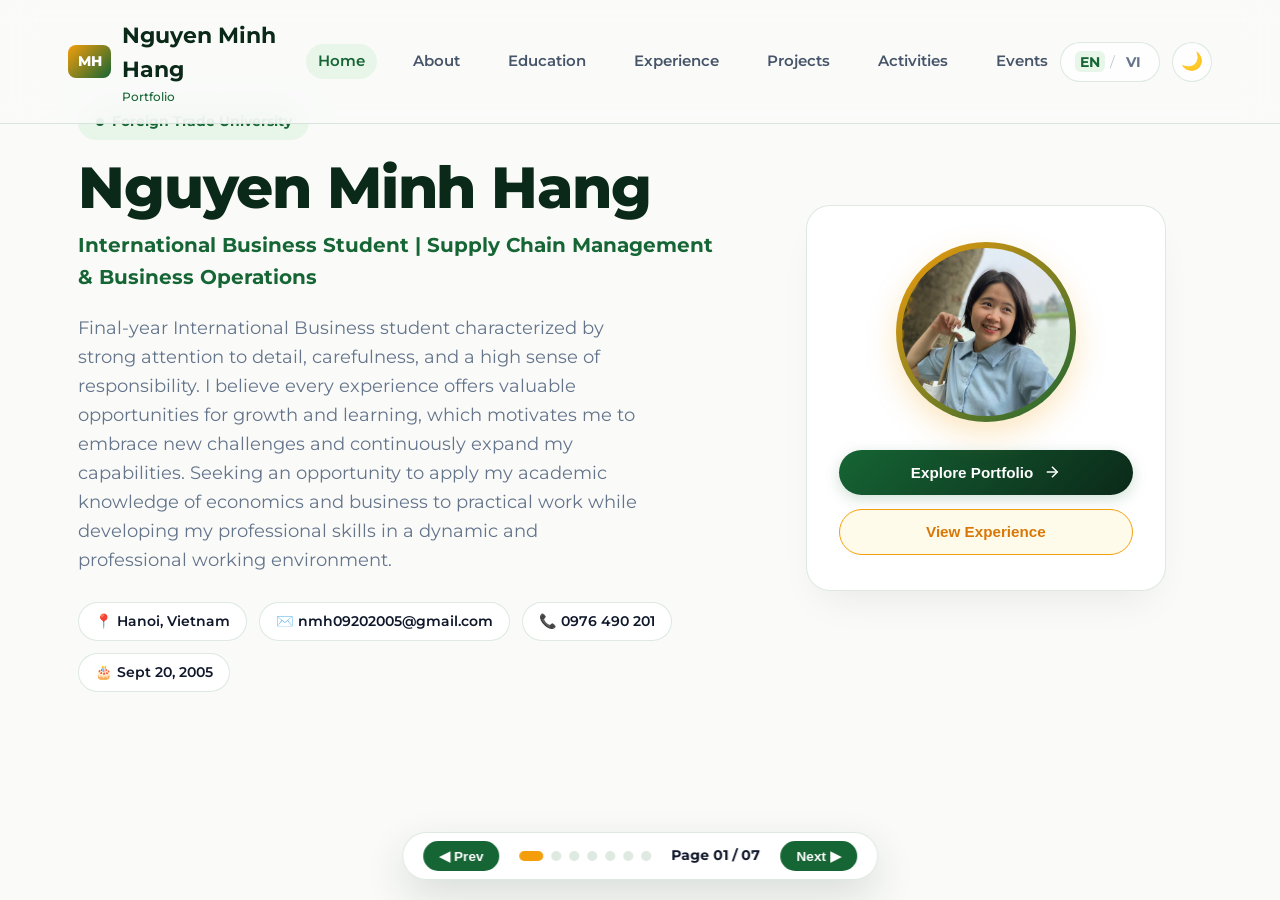
==== commit c088197c: "Add files via upload" ====
--- a/index.html
+++ b/index.html
@@ -3,12 +3,12 @@
 <head>
     <meta charset="UTF-8">
     <meta name="viewport" content="width=device-width, initial-scale=1.0">
-    <title>Nguyen Minh Hang | Professional Portfolio - International Business & Product Management</title>
-    <meta name="description" content="Professional Portfolio of Nguyen Minh Hang - Final-year International Business student at Foreign Trade University with interest in Product Management and Business Operations.">
+    <title>Nguyen Minh Hang | Professional Portfolio - International Business & Supply Chain Management</title>
+    <meta name="description" content="Professional Portfolio of Nguyen Minh Hang - Final-year International Business student at Foreign Trade University with interest in Supply Chain Management and Business Operations.">
     <!-- Google Fonts -->
     <link rel="preconnect" href="https://fonts.googleapis.com">
     <link rel="preconnect" href="https://fonts.gstatic.com" crossorigin>
-    <link href="https://fonts.googleapis.com/css2?family=Plus+Jakarta+Sans:ital,wght@0,300;0,400;0,500;0,600;0,700;0,800;1,400&family=Outfit:wght@500;600;700;800&display=swap" rel="stylesheet">
+    <link href="https://fonts.googleapis.com/css2?family=Montserrat:ital,wght@0,300;0,400;0,500;0,600;0,700;0,800;1,400&display=swap" rel="stylesheet">
     <!-- Main CSS -->
     <link rel="stylesheet" href="style.css">
 </head>
@@ -22,18 +22,23 @@
         <div class="nav-container">
             <a href="#" class="nav-logo" onclick="goToSlide(0); return false;">
                 <span class="logo-badge">MH</span>
-                <span class="logo-text">Nguyen Minh Hang <small>Portfolio</small></span>
+                <span class="logo-text" data-i18n="nav_logo">Nguyen Minh Hang <small>Portfolio</small></span>
             </a>
             <nav class="nav-links" id="nav-links">
-                <a href="#" class="nav-link active" onclick="goToSlide(0); return false;">Home</a>
-                <a href="#" class="nav-link" onclick="goToSlide(1); return false;">About</a>
-                <a href="#" class="nav-link" onclick="goToSlide(2); return false;">Education</a>
-                <a href="#" class="nav-link" onclick="goToSlide(3); return false;">Experience</a>
-                <a href="#" class="nav-link" onclick="goToSlide(4); return false;">Projects</a>
-                <a href="#" class="nav-link" onclick="goToSlide(5); return false;">Activities</a>
-                <a href="#" class="nav-link" onclick="goToSlide(6); return false;">Events</a>
+                <a href="#" class="nav-link active" onclick="goToSlide(0); return false;" data-i18n="nav_home">Home</a>
+                <a href="#" class="nav-link" onclick="goToSlide(1); return false;" data-i18n="nav_about">About</a>
+                <a href="#" class="nav-link" onclick="goToSlide(2); return false;" data-i18n="nav_edu">Education</a>
+                <a href="#" class="nav-link" onclick="goToSlide(3); return false;" data-i18n="nav_exp">Experience</a>
+                <a href="#" class="nav-link" onclick="goToSlide(4); return false;" data-i18n="nav_proj">Projects</a>
+                <a href="#" class="nav-link" onclick="goToSlide(5); return false;" data-i18n="nav_act">Activities</a>
+                <a href="#" class="nav-link" onclick="goToSlide(6); return false;" data-i18n="nav_events">Events</a>
             </nav>
             <div class="nav-actions">
+                <button id="lang-toggle" class="lang-toggle-btn" aria-label="Toggle Language" title="Switch Language (EN / VI)">
+                    <span class="lang-opt active" data-lang="en">EN</span>
+                    <span class="lang-sep">/</span>
+                    <span class="lang-opt" data-lang="vi">VI</span>
+                </button>
                 <button id="theme-toggle" class="icon-btn" aria-label="Toggle Theme">
                     <span class="sun-icon">☀️</span>
                     <span class="moon-icon">🌙</span>
@@ -52,27 +57,27 @@
                     <div class="hero-grid">
                         <div class="hero-text-content">
                             <div class="badge hero-badge">
-                                <span class="badge-dot"></span> Foreign Trade University
+                                <span class="badge-dot"></span> <span data-i18n="hero_badge">Foreign Trade University</span>
                             </div>
                             
-                            <h1 class="hero-title">
+                            <h1 class="hero-title" data-i18n="hero_title">
                                 Nguyen Minh Hang
                             </h1>
                             
-                            <p class="hero-role-subtitle">
-                                International Business Student | Product Management & Business Operations
+                            <p class="hero-role-subtitle" data-i18n="hero_subtitle">
+                                International Business Student | Supply Chain Management & Business Operations
                             </p>
 
-                            <p class="hero-desc">
+                            <p class="hero-desc" data-i18n="hero_desc">
                                 Final-year International Business student characterized by strong attention to detail, carefulness, and a high sense of responsibility. I believe every experience offers valuable opportunities for growth and learning, which motivates me to embrace new challenges and continuously expand my capabilities. Seeking an opportunity to apply my academic knowledge of economics and business to practical work while developing my professional skills in a dynamic and professional working environment.
                             </p>
 
                             <!-- Quick Contact Pills -->
                             <div class="quick-contact-pills">
-                                <span class="contact-pill">📍 Hanoi, Vietnam</span>
+                                <span class="contact-pill" data-i18n="pill_location">📍 Hanoi, Vietnam</span>
                                 <a href="mailto:nmh09202005@gmail.com" class="contact-pill pill-link">✉️ nmh09202005@gmail.com</a>
                                 <a href="tel:0976490201" class="contact-pill pill-link">📞 0976 490 201</a>
-                                <span class="contact-pill">🎂 Sept 20, 2005</span>
+                                <span class="contact-pill" data-i18n="pill_dob">🎂 Sept 20, 2005</span>
                             </div>
                         </div>
 
@@ -84,11 +89,11 @@
                                 </div>
                                 <div class="avatar-cta-group">
                                     <button class="btn btn-primary" onclick="nextSlide()">
-                                        <span>Explore Portfolio</span>
+                                        <span data-i18n="btn_explore">Explore Portfolio</span>
                                         <svg viewBox="0 0 24 24" fill="none" stroke="currentColor" stroke-width="2"><line x1="5" y1="12" x2="19" y2="12"></line><polyline points="12 5 19 12 12 19"></polyline></svg>
                                     </button>
                                     <button class="btn btn-secondary" onclick="goToSlide(3)">
-                                        <span>View Experience</span>
+                                        <span data-i18n="btn_view_exp">View Experience</span>
                                     </button>
                                 </div>
                             </div>
@@ -101,45 +106,45 @@
             <section class="slide-page" data-index="1">
                 <div class="container slide-container">
                     <div class="section-header center">
-                        <span class="section-kicker">PROFILE OVERVIEW</span>
-                        <h2 class="section-heading">About Me & Core Competencies</h2>
-                        <p class="section-subtitle">Driven by strategic thinking, data-backed insights, and operational execution</p>
+                        <span class="section-kicker" data-i18n="s2_kicker">PROFILE OVERVIEW</span>
+                        <h2 class="section-heading" data-i18n="s2_heading">About Me & Core Competencies</h2>
+                        <p class="section-subtitle" data-i18n="s2_subtitle">Driven by strategic thinking, data-backed insights, and operational execution</p>
                     </div>
 
                     <div class="about-grid">
                         <div class="glass-card about-statement-card">
-                            <h3 class="card-heading-md">Professional Summary</h3>
-                            <p class="statement-body">
+                            <h3 class="card-heading-md" data-i18n="s2_card_title">Professional Summary</h3>
+                            <p class="statement-body" data-i18n="s2_p1">
                                 Final-year International Business student at Foreign Trade University with academic knowledge of international business operations, supply chain management, and international trade. 
                             </p>
-                            <p class="statement-body">
-                                Experienced in community development, relationship building, and cross-cultural communication, with a track record of managing community channels and coordinating activities. Brings a strong interest in Product Management, Business Operations, business strategy, data-driven problem-solving, and technology-driven business growth, alongside an adaptable mindset and a proactive approach to learning in dynamic, multicultural environments.
+                            <p class="statement-body" data-i18n="s2_p2">
+                                Experienced in community development, relationship building, and cross-cultural communication, with a track record of managing community channels and coordinating activities. Brings a strong interest in Supply Chain Management, Business Operations, business strategy, data-driven problem-solving, and technology-driven business growth, alongside an adaptable mindset and a proactive approach to learning in dynamic, multicultural environments.
                             </p>
                         </div>
 
                         <div class="skills-competency-grid">
                             <div class="glass-card skill-card">
                                 <div class="skill-icon">🎯</div>
-                                <h4>Product & Operations</h4>
-                                <p>Market positioning, pricing strategy, consumer differentiation & workflow optimization.</p>
+                                <h4 data-i18n="s2_sk1_title">Product & Operations</h4>
+                                <p data-i18n="s2_sk1_desc">Market positioning, pricing strategy, consumer differentiation & workflow optimization.</p>
                             </div>
 
                             <div class="glass-card skill-card">
                                 <div class="skill-icon">📊</div>
-                                <h4>Data & Analytics</h4>
-                                <p>Excel (data cleaning, PivotTables, lookup functions, data analysis) & Power BI visualization.</p>
+                                <h4 data-i18n="s2_sk2_title">Data & Analytics</h4>
+                                <p data-i18n="s2_sk2_desc">Excel (data cleaning, PivotTables, lookup functions, data analysis) & Power BI visualization.</p>
                             </div>
 
                             <div class="glass-card skill-card">
                                 <div class="skill-icon">👥</div>
-                                <h4>Leadership & Team Coordination</h4>
-                                <p>Task delegation, volunteer onboarding curriculum design, team leadership & class execution.</p>
+                                <h4 data-i18n="s2_sk3_title">Leadership & Team Coordination</h4>
+                                <p data-i18n="s2_sk3_desc">Task delegation, volunteer onboarding curriculum design, team leadership & class execution.</p>
                             </div>
 
                             <div class="glass-card skill-card">
                                 <div class="skill-icon">🌐</div>
-                                <h4>Cross-Cultural Communication</h4>
-                                <p>Multicultural relationship building, event facilitation, presentation & community engagement.</p>
+                                <h4 data-i18n="s2_sk4_title">Cross-Cultural Communication</h4>
+                                <p data-i18n="s2_sk4_desc">Multicultural relationship building, event facilitation, presentation & community engagement.</p>
                             </div>
                         </div>
                     </div>
@@ -150,8 +155,8 @@
             <section class="slide-page" data-index="2">
                 <div class="container slide-container">
                     <div class="section-header center">
-                        <span class="section-kicker">ACADEMIC BACKGROUND</span>
-                        <h2 class="section-heading">Education & Relevant Coursework</h2>
+                        <span class="section-kicker" data-i18n="s3_kicker">ACADEMIC BACKGROUND</span>
+                        <h2 class="section-heading" data-i18n="s3_heading">Education & Relevant Coursework</h2>
                     </div>
 
                     <div class="education-featured-box">
@@ -162,45 +167,45 @@
                                     <img src="./logo ftu.jpg" alt="Foreign Trade University Logo" class="ftu-logo-img">
                                 </div>
                                 <div>
-                                    <span class="edu-period">Sep 2023 - Apr 2027 (Expected)</span>
-                                    <h3 class="edu-university">Foreign Trade University</h3>
-                                    <p class="edu-degree-title">Bachelor of International Business</p>
+                                    <span class="edu-period" data-i18n="s3_period">Sep 2023 - Apr 2027 (Expected)</span>
+                                    <h3 class="edu-university" data-i18n="s3_uni">Foreign Trade University</h3>
+                                    <p class="edu-degree-title" data-i18n="s3_degree">Bachelor of International Business</p>
                                 </div>
                                 <div class="gpa-pill-lg">
-                                    <span>GPA: <strong>3.38 / 4.0</strong></span>
+                                    <span data-i18n="s3_gpa">GPA: <strong>3.38 / 4.0</strong></span>
                                 </div>
                             </div>
 
                             <div class="coursework-divider"></div>
 
-                            <h4 class="coursework-heading">Relevant Coursework</h4>
+                            <h4 class="coursework-heading" data-i18n="s3_cw_heading">Relevant Coursework</h4>
                             <div class="coursework-tags-grid">
                                 <div class="course-chip">
                                     <span class="chip-icon">🏢</span>
                                     <div>
-                                        <strong>International Business Operations</strong>
-                                        <small>Global business operations & strategy execution</small>
+                                        <strong data-i18n="s3_c1_title">International Business Operations</strong>
+                                        <small data-i18n="s3_c1_desc">Global business operations & strategy execution</small>
                                     </div>
                                 </div>
                                 <div class="course-chip">
                                     <span class="chip-icon">🚚</span>
                                     <div>
-                                        <strong>Supply Chain Management</strong>
-                                        <small>Logistics, procurement & supply chain optimization</small>
+                                        <strong data-i18n="s3_c2_title">Supply Chain Management</strong>
+                                        <small data-i18n="s3_c2_desc">Logistics, procurement & supply chain optimization</small>
                                     </div>
                                 </div>
                                 <div class="course-chip">
                                     <span class="chip-icon">🤝</span>
                                     <div>
-                                        <strong>International Trade Transactions</strong>
-                                        <small>Trade contracts, export-import operations & documentation</small>
+                                        <strong data-i18n="s3_c3_title">International Trade Transactions</strong>
+                                        <small data-i18n="s3_c3_desc">Trade contracts, export-import operations & documentation</small>
                                     </div>
                                 </div>
                                 <div class="course-chip">
                                     <span class="chip-icon">📜</span>
                                     <div>
-                                        <strong>International Trade Policy</strong>
-                                        <small>Trade agreements, tariff structures & regulatory policies</small>
+                                        <strong data-i18n="s3_c4_title">International Trade Policy</strong>
+                                        <small data-i18n="s3_c4_desc">Trade agreements, tariff structures & regulatory policies</small>
                                     </div>
                                 </div>
                             </div>
@@ -213,42 +218,42 @@
             <section class="slide-page" data-index="3">
                 <div class="container slide-container">
                     <div class="section-header center">
-                        <span class="section-kicker">CAREER HISTORY</span>
-                        <h2 class="section-heading">Professional Experience</h2>
+                        <span class="section-kicker" data-i18n="s4_kicker">CAREER HISTORY</span>
+                        <h2 class="section-heading" data-i18n="s4_heading">Professional Experience</h2>
                     </div>
 
                     <div class="experience-full-wrapper">
                         <div class="glass-card exp-card-featured">
                             <div class="exp-card-header">
                                 <div>
-                                    <span class="exp-company">HELINK INTERNATIONAL COOPERATE CO., LTD</span>
-                                    <h3 class="exp-role">Community Development Specialist</h3>
-                                </div>
-                                <span class="exp-date-badge">Nov 2025 - Present</span>
+                                    <span class="exp-company" data-i18n="s4_company">HELINK INTERNATIONAL COOPERATE CO., LTD</span>
+                                    <h3 class="exp-role" data-i18n="s4_role">Community Development Specialist</h3>
+                                </div>
+                                <span class="exp-date-badge" data-i18n="s4_date">Nov 2025 - Present</span>
                             </div>
 
                             <div class="exp-impact-metrics">
                                 <div class="metric-box">
                                     <span class="metric-number">150+</span>
-                                    <span class="metric-label">International Members Connected</span>
+                                    <span class="metric-label" data-i18n="s4_m1">International Members Connected</span>
                                 </div>
                                 <div class="metric-box">
                                     <span class="metric-number">800+</span>
-                                    <span class="metric-label">Meetup Community Reach</span>
+                                    <span class="metric-label" data-i18n="s4_m2">Meetup Community Reach</span>
                                 </div>
                                 <div class="metric-box">
                                     <span class="metric-number">3+</span>
-                                    <span class="metric-label">Weekly Activities Coordinated</span>
+                                    <span class="metric-label" data-i18n="s4_m3">Weekly Activities Coordinated</span>
                                 </div>
                                 <div class="metric-box">
                                     <span class="metric-number">30 - 40</span>
-                                    <span class="metric-label">Active Participants / Event</span>
+                                    <span class="metric-label" data-i18n="s4_m4">Active Participants / Event</span>
                                 </div>
                             </div>
 
                             <ul class="exp-bullet-list">
-                                <li>Connected with <strong>150+ international community members</strong> through Meetup and other community channels to expand HNE’s network and support participation in language and cultural exchange activities.</li>
-                                <li>Managed an <strong>800+ member international community</strong> on Meetup and coordinated <strong>3+ activities/week</strong>, maintaining 30 - 40 active participants per activity to drive continuous engagement.</li>
+                                <li data-i18n="s4_b1">Connected with <strong>150+ international community members</strong> through Meetup and other community channels to expand HNE’s network and support participation in language and cultural exchange activities.</li>
+                                <li data-i18n="s4_b2">Managed an <strong>800+ member international community</strong> on Meetup and coordinated <strong>3+ activities/week</strong>, maintaining 30 - 40 active participants per activity to drive continuous engagement.</li>
                             </ul>
                         </div>
                     </div>
@@ -259,30 +264,30 @@
             <section class="slide-page" data-index="4">
                 <div class="container slide-container">
                     <div class="section-header center">
-                        <span class="section-kicker">INITIATIVES & STRATEGY</span>
-                        <h2 class="section-heading">Leadership & Projects</h2>
+                        <span class="section-kicker" data-i18n="s5_kicker">INITIATIVES & STRATEGY</span>
+                        <h2 class="section-heading" data-i18n="s5_heading">Leadership & Projects</h2>
                     </div>
 
                     <div class="projects-two-column">
                         <!-- Project 1 -->
                         <div class="glass-card proj-card">
-                            <div class="proj-badge">Leadership & Training</div>
-                            <h3 class="proj-title">HANOI EXPLORING</h3>
-                            <p class="proj-subtitle">Head of Academic Team (Apr 2026 - Present)</p>
+                            <div class="proj-badge" data-i18n="s5_p1_badge">Leadership & Training</div>
+                            <h3 class="proj-title" data-i18n="s5_p1_title">HANOI EXPLORING</h3>
+                            <p class="proj-subtitle" data-i18n="s5_p1_sub">Head of Academic Team (Apr 2026 - Present)</p>
                             <ul class="proj-list">
-                                <li>Led a team of <strong>7–10 members</strong>, assigning responsibilities and providing guidance to ensure effective execution of community classes.</li>
-                                <li>Designed and delivered a <strong>one-month onboarding and training program</strong> for new volunteers, enabling them to independently deliver Vietnamese lessons with solid teaching and classroom management skills and develop lesson plans tailored to learners' needs.</li>
+                                <li data-i18n="s5_p1_b1">Led a team of <strong>7–10 members</strong>, assigning responsibilities and providing guidance to ensure effective execution of community classes.</li>
+                                <li data-i18n="s5_p1_b2">Designed and delivered a <strong>one-month onboarding and training program</strong> for new volunteers, enabling them to independently deliver Vietnamese lessons with solid teaching and classroom management skills and develop lesson plans tailored to learners' needs.</li>
                             </ul>
                         </div>
 
                         <!-- Project 2 -->
                         <div class="glass-card proj-card">
-                            <div class="proj-badge badge-alt">Product Strategy & Research</div>
-                            <h3 class="proj-title">PROJECT SOFTIE LAUNDRY DETERGENT</h3>
-                            <p class="proj-subtitle">Aug 2025 - Nov 2025</p>
+                            <div class="proj-badge badge-alt" data-i18n="s5_p2_badge">Product Strategy & Research</div>
+                            <h3 class="proj-title" data-i18n="s5_p2_title">PROJECT SOFTIE LAUNDRY DETERGENT</h3>
+                            <p class="proj-subtitle" data-i18n="s5_p2_sub">Aug 2025 - Nov 2025</p>
                             <ul class="proj-list">
-                                <li>Conducted competitor and pricing analysis across relevant laundry detergent products to assess market positioning and consumer-oriented product differentiation.</li>
-                                <li>Compared product features, pricing, and competitor positioning to identify potential market opportunities.</li>
+                                <li data-i18n="s5_p2_b1">Conducted competitor and pricing analysis across relevant laundry detergent products to assess market positioning and consumer-oriented product differentiation.</li>
+                                <li data-i18n="s5_p2_b2">Compared product features, pricing, and competitor positioning to identify potential market opportunities.</li>
                             </ul>
                         </div>
                     </div>
@@ -293,17 +298,17 @@
             <section class="slide-page" data-index="5">
                 <div class="container slide-container">
                     <div class="section-header center">
-                        <span class="section-kicker">SOCIAL RESPONSIBILITY</span>
-                        <h2 class="section-title-lg">Extra-Curricular & Community Impact</h2>
+                        <span class="section-kicker" data-i18n="s6_kicker">SOCIAL RESPONSIBILITY</span>
+                        <h2 class="section-title-lg" data-i18n="s6_heading">Extra-Curricular & Community Impact</h2>
                     </div>
 
                     <div class="activities-flex-grid">
                         <div class="glass-card act-glass-box">
                             <div class="act-icon-header">❤️</div>
                             <span class="act-year">2023 – 2025</span>
-                            <h3 class="act-org-name">Community Volunteer Campaign</h3>
-                            <p class="act-org-role">Volunteer & Logistics Coordinator</p>
-                            <p class="act-org-desc">
+                            <h3 class="act-org-name" data-i18n="s6_a1_name">Community Volunteer Campaign</h3>
+                            <p class="act-org-role" data-i18n="s6_a1_role">Volunteer & Logistics Coordinator</p>
+                            <p class="act-org-desc" data-i18n="s6_a1_desc">
                                 Supported fundraising activities and managed end-to-end logistics operations for charitable relief programs in remote, underprivileged mountain regions.
                             </p>
                         </div>
@@ -311,11 +316,11 @@
                         <div class="glass-card act-glass-box">
                             <div class="act-icon-header">📚</div>
                             <span class="act-year">2022 – 2023</span>
-                            <h3 class="act-org-name">Book & Action Club</h3>
-                            <p class="act-org-role">Head of Content & Logistics (Viet Yen No.1 High School)</p>
+                            <h3 class="act-org-name" data-i18n="s6_a2_name">Book & Action Club</h3>
+                            <p class="act-org-role" data-i18n="s6_a2_role">Head of Content & Logistics (Viet Yen No.1 High School)</p>
                             <ul class="act-org-bullets">
-                                <li>Created, curated, and approved official media and communication content on the club's official Fanpage.</li>
-                                <li>Planned, assigned tasks, and supervised member execution for large-scale book reading cultural events.</li>
+                                <li data-i18n="s6_a2_b1">Created, curated, and approved official media and communication content on the club's official Fanpage.</li>
+                                <li data-i18n="s6_a2_b2">Planned, assigned tasks, and supervised member execution for large-scale book reading cultural events.</li>
                             </ul>
                         </div>
                     </div>
@@ -326,9 +331,9 @@
             <section class="slide-page" data-index="6">
                 <div class="container slide-container">
                     <div class="section-header center">
-                        <span class="section-kicker">EVENT GALLERY</span>
-                        <h2 class="section-heading">Featured Cultural Events & Workshops</h2>
-                        <p class="section-subtitle">Hands-on workshops, cooking classes, and language exchanges organized for international guests</p>
+                        <span class="section-kicker" data-i18n="s7_kicker">EVENT GALLERY</span>
+                        <h2 class="section-heading" data-i18n="s7_heading">Featured Cultural Events & Workshops</h2>
+                        <p class="section-subtitle" data-i18n="s7_subtitle">Hands-on workshops, cooking classes, and language exchanges organized for international guests</p>
                     </div>
 
                     <div class="gallery-grid">
@@ -339,9 +344,9 @@
                                 <img src="./WS Làm quạt nan.jpg" alt="The Bamboo Soul Workshop" class="gallery-img">
                             </div>
                             <div class="gallery-card-content">
-                                <span class="gallery-tag">Cultural Workshop</span>
-                                <h3 class="gallery-card-title">Workshop "The Bamboo Soul"</h3>
-                                <p class="gallery-card-desc">Interactive craft workshop guiding international guests in making traditional Vietnamese bamboo fans.</p>
+                                <span class="gallery-tag" data-i18n="s7_e1_tag">Cultural Workshop</span>
+                                <h3 class="gallery-card-title" data-i18n="s7_e1_title">Workshop "The Bamboo Soul"</h3>
+                                <p class="gallery-card-desc" data-i18n="s7_e1_desc">Interactive craft workshop guiding international guests in making traditional Vietnamese bamboo fans.</p>
                             </div>
                         </div>
 
@@ -351,9 +356,9 @@
                                 <img src="./WS Chè Khoai Dẻo.jpg" alt="The Chè Khoai Dẻo Workshop" class="gallery-img">
                             </div>
                             <div class="gallery-card-content">
-                                <span class="gallery-tag">Vietnamese Culinary</span>
-                                <h3 class="gallery-card-title">Workshop "The Chè Khoai Dẻo"</h3>
-                                <p class="gallery-card-desc">Culinary exploration of Vietnamese sweet soup culture with hands-on cooking demonstration.</p>
+                                <span class="gallery-tag" data-i18n="s7_e2_tag">Vietnamese Culinary</span>
+                                <h3 class="gallery-card-title" data-i18n="s7_e2_title">Workshop "The Chè Khoai Dẻo"</h3>
+                                <p class="gallery-card-desc" data-i18n="s7_e2_desc">Culinary exploration of Vietnamese sweet soup culture with hands-on cooking demonstration.</p>
                             </div>
                         </div>
 
@@ -363,9 +368,9 @@
                                 <img src="./Workshop Chè Khoai Dẻo.jpg" alt="Dessert Tasting Experience" class="gallery-img">
                             </div>
                             <div class="gallery-card-content">
-                                <span class="gallery-tag">Cultural Exchange</span>
-                                <h3 class="gallery-card-title">Vietnamese Dessert Masterclass</h3>
-                                <p class="gallery-card-desc">Vibrant cultural gathering bringing foreigners together to taste and craft authentic Vietnamese recipes.</p>
+                                <span class="gallery-tag" data-i18n="s7_e3_tag">Cultural Exchange</span>
+                                <h3 class="gallery-card-title" data-i18n="s7_e3_title">Vietnamese Dessert Masterclass</h3>
+                                <p class="gallery-card-desc" data-i18n="s7_e3_desc">Vibrant cultural gathering bringing foreigners together to taste and craft authentic Vietnamese recipes.</p>
                             </div>
                         </div>
 
@@ -375,9 +380,9 @@
                                 <img src="./Movie night.jpg" alt="The Movie Night Ma Da" class="gallery-img">
                             </div>
                             <div class="gallery-card-content">
-                                <span class="gallery-tag">Film & Folklore</span>
-                                <h3 class="gallery-card-title">The Movie Night: "Ma Da"</h3>
-                                <p class="gallery-card-desc">Film screening and discussion on Vietnamese folklore, river mythology, and spiritual heritage.</p>
+                                <span class="gallery-tag" data-i18n="s7_e4_tag">Film & Folklore</span>
+                                <h3 class="gallery-card-title" data-i18n="s7_e4_title">The Movie Night: "Ma Da"</h3>
+                                <p class="gallery-card-desc" data-i18n="s7_e4_desc">Film screening and discussion on Vietnamese folklore, river mythology, and spiritual heritage.</p>
                             </div>
                         </div>
 
@@ -387,9 +392,9 @@
                                 <img src="./Nem rán Cooking class.png" alt="Nem Rán Cooking Class" class="gallery-img">
                             </div>
                             <div class="gallery-card-content">
-                                <span class="gallery-tag">Cooking Class</span>
-                                <h3 class="gallery-card-title">Nem Rán Cooking Masterclass</h3>
-                                <p class="gallery-card-desc">Hands-on culinary class teaching international visitors how to wrap and fry authentic Vietnamese spring rolls.</p>
+                                <span class="gallery-tag" data-i18n="s7_e5_tag">Cooking Class</span>
+                                <h3 class="gallery-card-title" data-i18n="s7_e5_title">Nem Rán Cooking Masterclass</h3>
+                                <p class="gallery-card-desc" data-i18n="s7_e5_desc">Hands-on culinary class teaching international visitors how to wrap and fry authentic Vietnamese spring rolls.</p>
                             </div>
                         </div>
 
@@ -399,9 +404,9 @@
                                 <img src="./Lớp Học Tiếng Việt.png" alt="Community Vietnamese Class" class="gallery-img">
                             </div>
                             <div class="gallery-card-content">
-                                <span class="gallery-tag">Language & Education</span>
-                                <h3 class="gallery-card-title">Community Vietnamese Classes</h3>
-                                <p class="gallery-card-desc">Engaging conversational Vietnamese language classes delivered for expat community members at HNE.</p>
+                                <span class="gallery-tag" data-i18n="s7_e6_tag">Language & Education</span>
+                                <h3 class="gallery-card-title" data-i18n="s7_e6_title">Community Vietnamese Classes</h3>
+                                <p class="gallery-card-desc" data-i18n="s7_e6_desc">Engaging conversational Vietnamese language classes delivered for expat community members at HNE.</p>
                                 <div class="gallery-link-buttons">
                                     <a href="https://www.facebook.com/reel/1944342616205682" target="_blank" rel="noopener" class="reel-link-btn">🎬 Facebook Reel 1</a>
                                     <a href="https://www.facebook.com/reel/1455198216223341" target="_blank" rel="noopener" class="reel-link-btn">🎬 Facebook Reel 2</a>
@@ -418,7 +423,7 @@
 
     <!-- FLOATING SLIDE NAVIGATION & PROGRESS BAR -->
     <div class="slider-controls-bar">
-        <button class="nav-control-btn" id="prev-slide-btn" onclick="prevSlide()" title="Previous Page (Left Arrow)">
+        <button class="nav-control-btn" id="prev-slide-btn" onclick="prevSlide()" title="Previous Page (Left Arrow)" data-i18n="btn_prev">
             ◀ Prev
         </button>
 
@@ -430,7 +435,7 @@
             Page 01 / 07
         </span>
 
-        <button class="nav-control-btn" id="next-slide-btn" onclick="nextSlide()" title="Next Page (Right Arrow)">
+        <button class="nav-control-btn" id="next-slide-btn" onclick="nextSlide()" title="Next Page (Right Arrow)" data-i18n="btn_next">
             Next ▶
         </button>
     </div>
--- a/style.css
+++ b/style.css
@@ -2,8 +2,8 @@
    Design System & Global Variables - Emerald & Gold Corporate Palette
    ========================================================================== */
 :root {
-    --font-heading: 'Outfit', 'Plus Jakarta Sans', sans-serif;
-    --font-body: 'Plus Jakarta Sans', -apple-system, BlinkMacSystemFont, sans-serif;
+    --font-heading: 'Montserrat', -apple-system, BlinkMacSystemFont, sans-serif;
+    --font-body: 'Montserrat', -apple-system, BlinkMacSystemFont, sans-serif;
 
     /* Theme Palette - Light Mode */
     --bg-main: #FAFBF9;
@@ -206,6 +206,49 @@
     display: flex;
     align-items: center;
     gap: 0.75rem;
+}
+
+.lang-toggle-btn {
+    background: var(--bg-card);
+    border: 1px solid var(--border-card);
+    height: 40px;
+    padding: 0 0.85rem;
+    border-radius: var(--radius-full);
+    display: inline-flex;
+    align-items: center;
+    gap: 0.35rem;
+    cursor: pointer;
+    font-family: var(--font-body);
+    font-size: 0.85rem;
+    font-weight: 700;
+    color: var(--text-muted);
+    transition: var(--transition-fast);
+}
+
+.lang-toggle-btn:hover {
+    border-color: var(--sun-gold);
+    transform: translateY(-1px);
+}
+
+.lang-opt {
+    transition: var(--transition-fast);
+    padding: 0.15rem 0.3rem;
+    border-radius: 6px;
+}
+
+.lang-opt.active {
+    color: var(--primary-emerald);
+    background: var(--emerald-light);
+}
+
+[data-theme="dark"] .lang-opt.active {
+    color: var(--sun-gold);
+    background: rgba(245, 158, 11, 0.18);
+}
+
+.lang-sep {
+    opacity: 0.4;
+    font-weight: 400;
 }
 
 .icon-btn {
